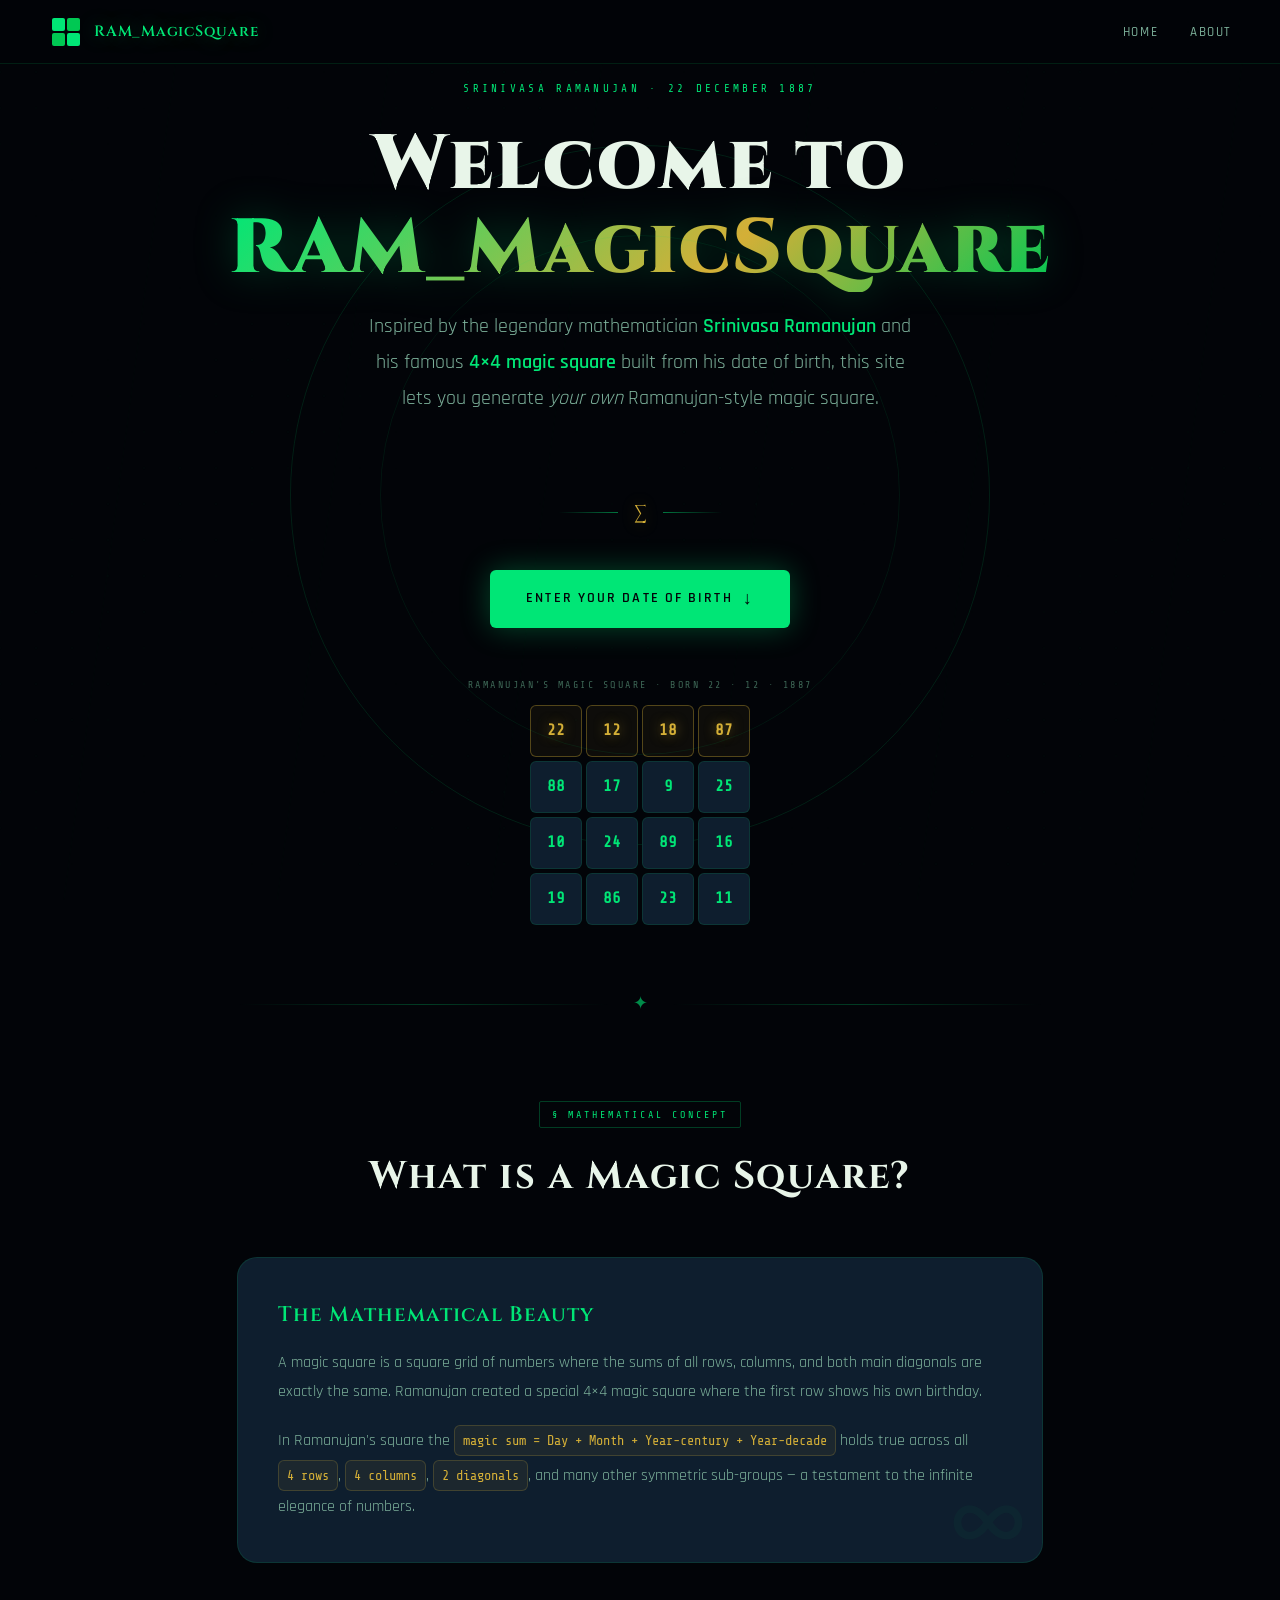
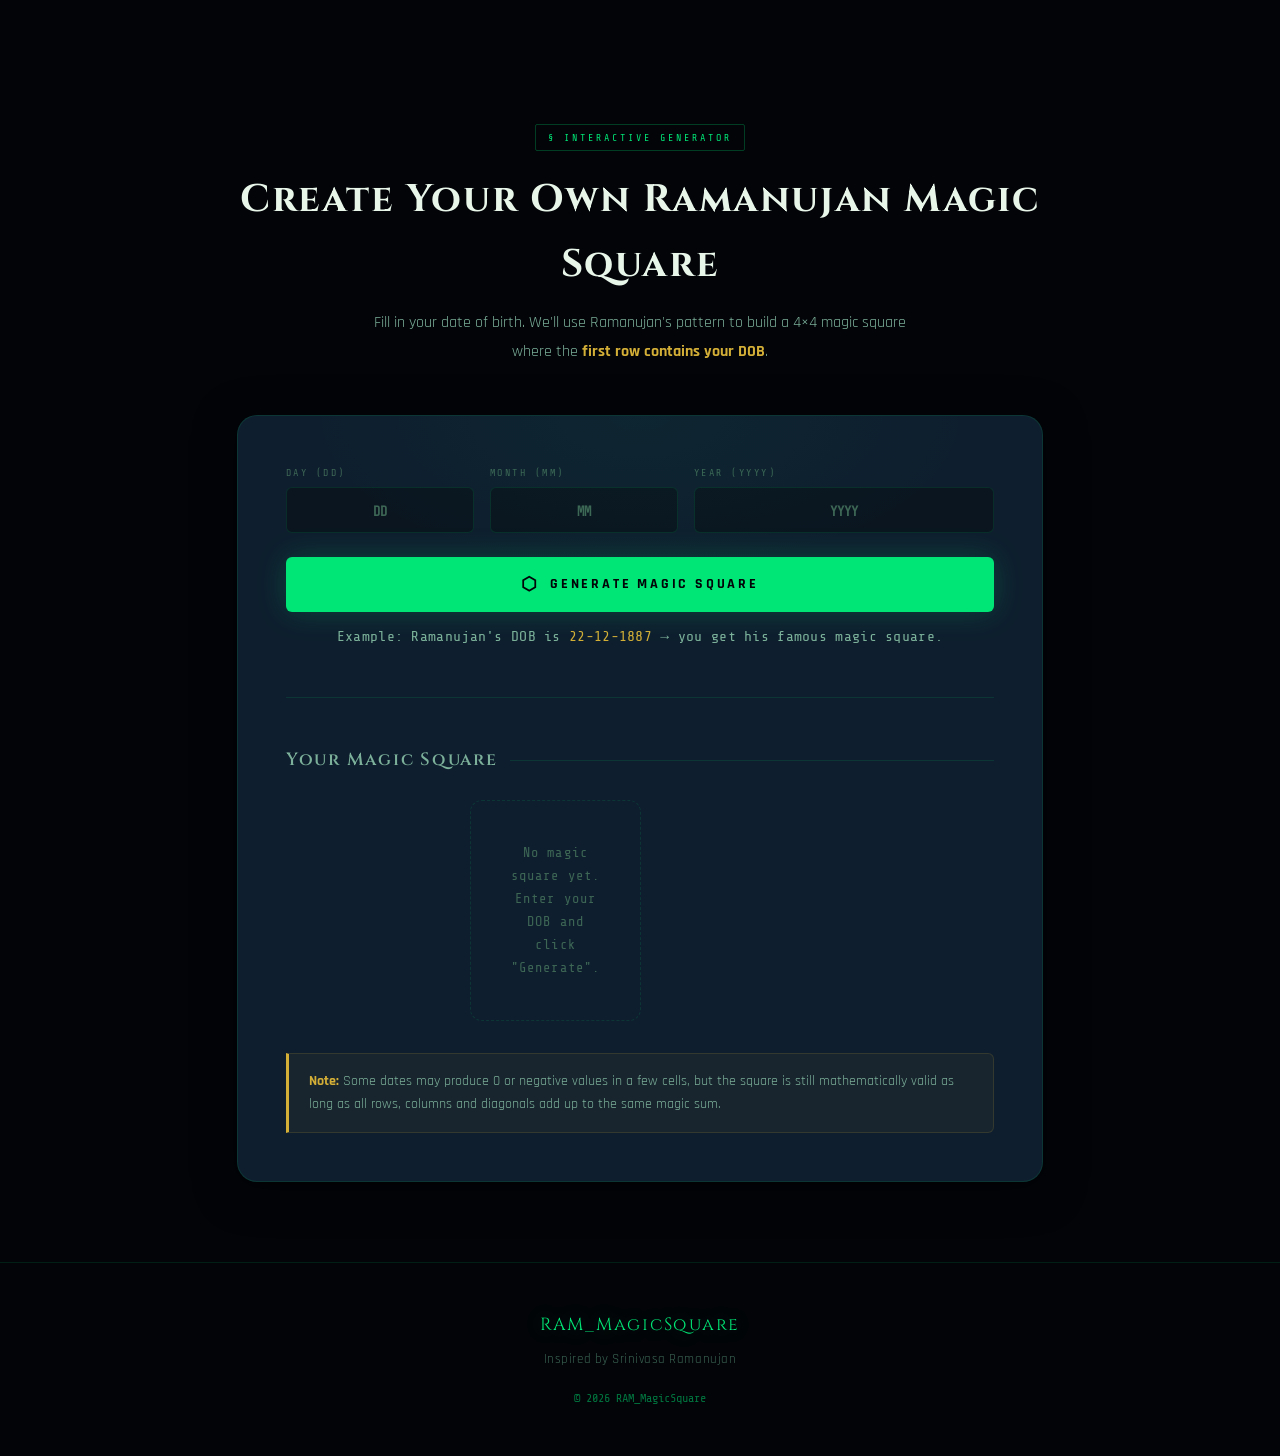
==== index.html @ 8c84092a "uploading code files" ====
<!DOCTYPE html>
<html lang="en">
<head>
<meta charset="UTF-8"/>
<meta name="viewport" content="width=device-width, initial-scale=1.0"/>
<title>RAM_MagicSquare</title>
<link rel="preconnect" href="https://fonts.googleapis.com"/>
<link rel="preconnect" href="https://fonts.gstatic.com" crossorigin/>
<link href="https://fonts.googleapis.com/css2?family=Cinzel:wght@400;600;700;900&family=Rajdhani:wght@300;400;500;600;700&family=Share+Tech+Mono&display=swap" rel="stylesheet"/>
<link rel="stylesheet" href="styles.css"/>

</head>
<body>

<!-- Animated canvas background -->
<canvas id="math-canvas"></canvas>

<!-- Floating number particles -->
<div class="float-numbers" id="floatNums" aria-hidden="true"></div>

<div class="page-wrapper">

<!-- ═══════════ NAV ═══════════ -->
<nav role="navigation" aria-label="Main navigation">
  <a href="index.html" class="nav-logo" aria-label="RAM MagicSquare Home">
    <div class="nav-logo-mark" aria-hidden="true">
      <span class="nav-logo-cell"></span>
      <span class="nav-logo-cell"></span>
      <span class="nav-logo-cell"></span>
      <span class="nav-logo-cell"></span>
    </div>
    <span class="nav-brand">RAM_MagicSquare</span>
  </a>
  <ul class="nav-links" id="navLinks">
    <li><a href="index.html">Home</a></li>
    <li><a href="about.html">About</a></li>
  </ul>
  <button class="nav-toggle" id="navToggle" aria-label="Toggle navigation" aria-expanded="false">
    <span></span><span></span><span></span>
  </button>
</nav>

<!-- ═══════════ HERO ═══════════ -->
<section class="hero" id="home">
  <p class="hero-eyebrow">Srinivasa Ramanujan · 22 December 1887</p>

  <h1 class="hero-title">
    Welcome to<br>
    <span class="line-accent">RAM_MagicSquare</span>
  </h1>

  <p class="hero-subtitle">
    Inspired by the legendary mathematician <strong>Srinivasa Ramanujan</strong> and his
    famous <strong>4×4 magic square</strong> built from his date of birth,
    this site lets you generate <em>your own</em> Ramanujan-style magic square.
  </p>

  <div class="hero-ornament" aria-hidden="true">
    <span class="hero-ornament-line"></span>
    <span class="hero-ornament-symbol">∑</span>
    <span class="hero-ornament-line"></span>
  </div>

  <a href="#generator" class="cta-btn">
    <span>Enter your date of birth</span>
    <span class="arrow">↓</span>
  </a>

  <!-- Ramanujan's actual magic square showcase -->
  <div class="hero-square-showcase" aria-label="Ramanujan's magic square for date 22-12-1887">
    <p class="showcase-label">Ramanujan's Magic Square · Born 22 · 12 · 1887</p>
    <div class="showcase-grid" id="showcaseGrid"></div>
  </div>
</section>

<!-- ═══════════ DIVIDER ═══════════ -->
<div class="section-divider" aria-hidden="true">
  <span class="divider-line"></span>
  <span class="divider-glyph">✦</span>
  <span class="divider-line"></span>
</div>

<!-- ═══════════ WHAT IS A MAGIC SQUARE ═══════════ -->
<section class="section reveal" id="about" aria-labelledby="about-heading">
  <div class="section-header">
    <span class="section-tag">§ Mathematical Concept</span>
    <h2 class="section-title" id="about-heading">What is a Magic Square?</h2>
  </div>
  <div class="info-card">
    <h2>The Mathematical Beauty</h2>
    <p>
      A magic square is a square grid of numbers where the sums of all rows, columns,
      and both main diagonals are exactly the same. Ramanujan created a special
      4×4 magic square where the first row shows his own birthday.
    </p>
    <p style="margin-top: 1rem;">
      In Ramanujan's square the <span class="math-formula">magic sum = Day + Month + Year-century + Year-decade</span>
      holds true across all <span class="math-formula">4 rows</span>,
      <span class="math-formula">4 columns</span>,
      <span class="math-formula">2 diagonals</span>,
      and many other symmetric sub-groups — a testament to the infinite elegance of numbers.
    </p>
    <div class="card-bg-num" aria-hidden="true">∞</div>
  </div>
</section>

<!-- ═══════════ GENERATOR ═══════════ -->
<section class="generator-section reveal" id="generator" aria-labelledby="gen-heading">
  <div class="section-header">
    <span class="section-tag">§ Interactive Generator</span>
    <h2 class="section-title" id="gen-heading">Create Your Own Ramanujan Magic Square</h2>
    <p class="section-desc">
      Fill in your date of birth. We'll use Ramanujan's pattern to build a 4×4 magic square
      where the <strong style="color:var(--gold)">first row contains your DOB</strong>.
    </p>
  </div>

  <div class="generator-card">
    <!-- ── Inputs ── -->
    <div class="dob-row">
      <div class="field-group">
        <label for="day">Day (DD)</label>
        <input type="number" id="day" name="day" min="1" max="31" placeholder="DD" aria-label="Day of birth"/>
      </div>
      <div class="field-group">
        <label for="month">Month (MM)</label>
        <input type="number" id="month" name="month" min="1" max="12" placeholder="MM" aria-label="Month of birth"/>
      </div>
      <div class="field-group">
        <label for="year">Year (YYYY)</label>
        <input type="number" id="year" name="year" min="1" max="9999" placeholder="YYYY" aria-label="Year of birth"/>
      </div>
    </div>

    <button class="generate-btn" id="generateBtn" onclick="generateMagicSquare()">
      <span class="btn-icon" aria-hidden="true">⬡</span>
      <span>Generate Magic Square</span>
    </button>

    <p class="hint-text">
      Example: Ramanujan's DOB is <em>22-12-1887</em> → you get his famous magic square.
    </p>

    <!-- ── Result ── -->
    <div class="result-section" id="result-section" aria-live="polite">
      <h3>Your Magic Square</h3>

      <div id="magic-square-output">
        <p class="placeholder-msg" id="placeholder-msg">
          No magic square yet. Enter your DOB and click "Generate".
        </p>
      </div>

      <div class="magic-stats" id="magic-stats" style="display:none">
        <div class="stat-card">
          <div class="stat-label">Magic Sum</div>
          <div class="stat-value" id="magic-sum-display">—</div>
        </div>
        <div class="stat-card">
          <div class="stat-label">Valid Magic Square</div>
          <div class="stat-value" id="magic-valid-display">—</div>
        </div>
      </div>

      <div class="note-block">
        <strong style="color:var(--gold)">Note:</strong> Some dates may produce 0 or negative values in a few cells,
        but the square is still mathematically valid as long as all rows, columns and diagonals
        add up to the same magic sum.
      </div>
    </div>
  </div>
</section>

<!-- ═══════════ FOOTER ═══════════ -->
<footer>
  <div class="footer-inner">
    <div class="footer-logo">RAM_MagicSquare</div>
    <p class="footer-text">Inspired by Srinivasa Ramanujan</p>
    <p class="footer-year" id="footer-year"></p>
  </div>
</footer>

</div><!-- .page-wrapper -->

<!-- ═══════════════════════════════════════════════════
     SCRIPTS — ALL ORIGINAL LOGIC PRESERVED
     ═══════════════════════════════════════════════════ -->
<script>
/* ── Footer year ── */
document.getElementById('footer-year').textContent = '© ' + new Date().getFullYear() + ' RAM_MagicSquare';

/* ── Nav toggle ── */
const navToggle = document.getElementById('navToggle');
const navLinks  = document.getElementById('navLinks');
navToggle.addEventListener('click', () => {
  const open = navLinks.classList.toggle('open');
  navToggle.setAttribute('aria-expanded', open);
});

/* ── Scroll reveal ── */
const revealEls = document.querySelectorAll('.reveal');
const revealObs = new IntersectionObserver(entries => {
  entries.forEach(e => {
    if (e.isIntersecting) { e.target.classList.add('visible'); revealObs.unobserve(e.target); }
  });
}, { threshold: 0.12 });
revealEls.forEach(el => revealObs.observe(el));

/* ── Smooth scroll for CTA ── */
document.querySelector('.cta-btn').addEventListener('click', function(e) {
  e.preventDefault();
  document.getElementById('generator').scrollIntoView({ behavior: 'smooth' });
});

/* ═══════════════════════════════════════════════════
   RAMANUJAN MAGIC SQUARE GENERATOR
   (Original algorithm — untouched)
   ═══════════════════════════════════════════════════ */
function generateMagicSquare() {
  const dayVal   = parseInt(document.getElementById('day').value,   10);
  const monthVal = parseInt(document.getElementById('month').value, 10);
  const yearVal  = parseInt(document.getElementById('year').value,  10);

  if (isNaN(dayVal) || isNaN(monthVal) || isNaN(yearVal)) {
    alert('Please enter a valid date of birth.');
    return;
  }

  const d  = dayVal;
  const m  = monthVal;
  const c  = Math.floor(yearVal / 100);   // century part
  const y  = yearVal % 100;               // decade/year part

  /* Ramanujan's 4x4 magic square pattern based on DOB */
  const square = [
    [d,       m,       c,       y    ],
    [y + 1,   c - 1,   m - 3,   d + 3],
    [m - 2,   d + 2,   y + 2,   c - 2],
    [c + 1,   y - 1,   d + 1,   m - 1]
  ];

  /* Flatten to verify magic sum */
  const magicSum = square[0].reduce((a, b) => a + b, 0);

  let isValid = true;
  /* Check all rows */
  for (let r = 0; r < 4; r++) {
    if (square[r].reduce((a,b)=>a+b,0) !== magicSum) { isValid = false; break; }
  }
  /* Check all columns */
  if (isValid) {
    for (let col = 0; col < 4; col++) {
      let s = 0;
      for (let row = 0; row < 4; row++) s += square[row][col];
      if (s !== magicSum) { isValid = false; break; }
    }
  }
  /* Check main diagonals */
  if (isValid) {
    let d1 = 0, d2 = 0;
    for (let i = 0; i < 4; i++) { d1 += square[i][i]; d2 += square[i][3-i]; }
    if (d1 !== magicSum || d2 !== magicSum) isValid = false;
  }

  renderMagicSquare(square, magicSum, isValid);
}

/* ═══════════════════════════════════════════════════
   RENDER — Premium cell display
   ═══════════════════════════════════════════════════ */
function renderMagicSquare(square, magicSum, isValid) {
  const container = document.getElementById('magic-square-output');
  const statsDiv  = document.getElementById('magic-stats');
  const placeholder = document.getElementById('placeholder-msg');

  if (placeholder) placeholder.remove();
  container.innerHTML = '';

  let cellIdx = 0;
  square.forEach((row, rowIdx) => {
    row.forEach((val, colIdx) => {
      const cell = document.createElement('div');
      cell.className = 'magic-cell ' + (rowIdx === 0 ? 'dob-row-cell' : 'normal-cell');
      cell.style.setProperty('--cell-i', cellIdx++);
      cell.textContent = val;
      cell.setAttribute('aria-label', `Row ${rowIdx+1} Column ${colIdx+1}: ${val}`);
      container.appendChild(cell);
    });
  });

  /* Show stats */
  statsDiv.style.display = 'grid';
  const sumEl   = document.getElementById('magic-sum-display');
  const validEl = document.getElementById('magic-valid-display');

  sumEl.textContent   = magicSum;
  validEl.textContent = isValid ? '✓ Yes' : '✗ No';
  validEl.className   = 'stat-value ' + (isValid ? 'valid' : 'invalid');
}

/* ═══════════════════════════════════════════════════
   SHOWCASE — Ramanujan's own square (22-12-1887)
   ═══════════════════════════════════════════════════ */
(function buildShowcase() {
  const d=22, m=12, c=18, y=87;
  const sq = [
    [d,       m,       c,       y    ],
    [y + 1,   c - 1,   m - 3,   d + 3],
    [m - 2,   d + 2,   y + 2,   c - 2],
    [c + 1,   y - 1,   d + 1,   m - 1]
  ];
  const grid = document.getElementById('showcaseGrid');
  let i = 0;
  sq.forEach((row, ri) => {
    row.forEach(val => {
      const cell = document.createElement('div');
      cell.className = 'showcase-cell ' + (ri === 0 ? 'highlight-row' : '');
      cell.style.setProperty('--i', i++);
      cell.textContent = val;
      grid.appendChild(cell);
    });
  });
})();

/* ═══════════════════════════════════════════════════
   CANVAS — Animated mathematical grid
   ═══════════════════════════════════════════════════ */
(function initCanvas() {
  const canvas = document.getElementById('math-canvas');
  const ctx    = canvas.getContext('2d');
  let W, H, particles = [];

  function resize() {
    W = canvas.width  = window.innerWidth;
    H = canvas.height = window.innerHeight;
  }
  resize();
  window.addEventListener('resize', resize);

  /* Dot grid */
  function drawGrid() {
    ctx.clearRect(0, 0, W, H);

    /* Fine dot grid */
    const spacing = 36;
    const t = Date.now() * 0.0006;

    ctx.fillStyle = 'rgba(0,230,118,0.18)';
    for (let x = 0; x < W; x += spacing) {
      for (let y = 0; y < H; y += spacing) {
        const pulse = Math.sin(t + x * 0.012 + y * 0.009) * 0.5 + 0.5;
        const radius = 0.7 + pulse * 0.9;
        ctx.globalAlpha = 0.08 + pulse * 0.1;
        ctx.beginPath();
        ctx.arc(x, y, radius, 0, Math.PI * 2);
        ctx.fill();
      }
    }

    /* Travelling lines */
    ctx.globalAlpha = 0.06;
    ctx.strokeStyle = '#00e676';
    ctx.lineWidth = 0.5;
    const numLines = 6;
    for (let i = 0; i < numLines; i++) {
      const phase = (t * 0.3 + i / numLines) % 1;
      const x = phase * W;
      ctx.beginPath();
      ctx.moveTo(x, 0);
      ctx.lineTo(x - 120, H);
      ctx.stroke();
    }

    ctx.globalAlpha = 1;
    requestAnimationFrame(drawGrid);
  }
  drawGrid();
})();

/* ═══════════════════════════════════════════════════
   FLOATING NUMBER PARTICLES
   ═══════════════════════════════════════════════════ */
(function spawnNumbers() {
  const container = document.getElementById('floatNums');
  const nums = ['∑','∞','π','√','∫','Δ','φ','Ω','22','12','1887','87','18','130'];
  for (let i = 0; i < 18; i++) {
    const el = document.createElement('span');
    el.className = 'float-num';
    el.textContent = nums[Math.floor(Math.random() * nums.length)];
    el.style.cssText = [
      `left:${Math.random()*100}%`,
      `--dur:${14 + Math.random()*14}s`,
      `--delay:${-Math.random()*20}s`,
      `font-size:${10 + Math.random()*8}px`,
      `opacity:0`
    ].join(';');
    container.appendChild(el);
  }
})();

/* ── Enter key support for inputs ── */
['day','month','year'].forEach(id => {
  document.getElementById(id).addEventListener('keydown', e => {
    if (e.key === 'Enter') generateMagicSquare();
  });
});
</script>
</body>
</html>
---- styles.css ----
/* ═══════════════════════════════════════════════════
   ROOT VARIABLES — Ramanujan Color System
   ══════════════════════════════════════════════════ */
:root {
  --green:        #00e676;
  --green-dim:    #00c853;
  --green-deep:   #007a33;
  --green-glow:   rgba(0, 230, 118, 0.18);
  --green-trace:  rgba(0, 230, 118, 0.06); 
  --gold:         #d4af37;
  --gold-dim:     #9a7c1e;
  --gold-glow:    rgba(212, 175, 55, 0.15);
  --bg-void:      #020408;
  --bg-deep:      #060c10;
  --bg-surface:   #0a1520;
  --bg-raised:    #0e1e2e;
  --bg-glass:     rgba(10, 21, 32, 0.72);
  --border-dim:   rgba(0, 230, 118, 0.12);
  --border-mid:   rgba(0, 230, 118, 0.25);
  --border-bright:rgba(0, 230, 118, 0.5);
  --text-primary: #e8f5e9;
  --text-secondary:#7cb09a;
  --text-muted:   #3d6655;
  --font-display: 'Cinzel', serif;
  --font-body:    'Rajdhani', sans-serif;
  --font-mono:    'Share Tech Mono', monospace;
  --radius-sm:    6px;
  --radius-md:    12px;
  --radius-lg:    20px;
  --shadow-green: 0 0 24px rgba(0,230,118,0.12), 0 0 64px rgba(0,230,118,0.06);
  --shadow-card:  0 8px 40px rgba(0,0,0,0.5), 0 2px 8px rgba(0,0,0,0.3);
}

/* ═══════════════════════════════════════════════════
   RESET & BASE
   ═══════════════════════════════════════════════════ */
*, *::before, *::after { box-sizing: border-box; margin: 0; padding: 0; }

html { scroll-behavior: smooth; }

body {
  font-family: var(--font-body);
  background: var(--bg-void);
  color: var(--text-primary);
  min-height: 100vh;
  overflow-x: hidden;
  line-height: 1.7;
  font-size: 16px;
}

/* ═══════════════════════════════════════════════════
   CANVAS BACKGROUND — Animated Mathematical Grid
   ═══════════════════════════════════════════════════ */
#math-canvas {
  position: fixed;
  top: 0; left: 0;
  width: 100vw; height: 100vh;
  z-index: 0;
  pointer-events: none;
  opacity: 0.55;
}

.page-wrapper {
  position: relative;
  z-index: 1;
}

/* ═══════════════════════════════════════════════════
   FLOATING NUMBER PARTICLES
   ═══════════════════════════════════════════════════ */
.float-numbers {
  position: fixed;
  top: 0; left: 0;
  width: 100%; height: 100%;
  pointer-events: none;
  z-index: 0;
  overflow: hidden;
}

.float-num {
  position: absolute;
  font-family: var(--font-mono);
  font-size: 11px;
  color: var(--green);
  opacity: 0;
  animation: floatUp var(--dur, 18s) var(--delay, 0s) infinite linear;
}

@keyframes floatUp {
  0%   { opacity: 0; transform: translateY(100vh) rotate(0deg); }
  5%   { opacity: 0.18; }
  90%  { opacity: 0.12; }
  100% { opacity: 0; transform: translateY(-60px) rotate(360deg); }
}

/* ═══════════════════════════════════════════════════
   NAVIGATION
   ═══════════════════════════════════════════════════ */
nav {
  position: fixed;
  top: 0; left: 0; right: 0;
  z-index: 100;
  display: flex;
  align-items: center;
  justify-content: space-between;
  padding: 0 clamp(1rem, 4vw, 3rem);
  height: 64px;
  background: rgba(2, 4, 8, 0.85);
  backdrop-filter: blur(20px);
  border-bottom: 1px solid var(--border-dim);
}

.nav-logo {
  display: flex;
  align-items: center;
  gap: 10px;
  text-decoration: none;
}

.nav-logo-mark {
  width: 36px;
  height: 36px;
  display: grid;
  grid-template-columns: 1fr 1fr;
  gap: 2px;
  padding: 4px;
}

.nav-logo-cell {
  background: var(--green);
  border-radius: 2px;
  animation: cellPulse 3s ease-in-out infinite;
}
.nav-logo-cell:nth-child(2) { animation-delay: 0.4s; background: var(--green-dim); }
.nav-logo-cell:nth-child(3) { animation-delay: 0.8s; background: var(--green-dim); }
.nav-logo-cell:nth-child(4) { animation-delay: 1.2s; background: var(--green); }

@keyframes cellPulse {
  0%, 100% { opacity: 1; }
  50% { opacity: 0.4; }
}

.nav-brand {
  font-family: var(--font-display);
  font-size: 15px;
  font-weight: 600;
  color: var(--green);
  letter-spacing: 0.05em;
  text-shadow: 0 0 20px rgba(0,230,118,0.4);
}

.nav-links {
  display: flex;
  gap: 2rem;
  list-style: none;
}

.nav-links a {
  font-family: var(--font-body);
  font-weight: 500;
  font-size: 13px;
  letter-spacing: 0.12em;
  text-transform: uppercase;
  color: var(--text-secondary);
  text-decoration: none;
  transition: color 0.3s, text-shadow 0.3s;
  padding: 4px 0;
  border-bottom: 1px solid transparent;
}

.nav-links a:hover {
  color: var(--green);
  text-shadow: 0 0 12px rgba(0,230,118,0.5);
  border-bottom-color: var(--border-mid);
}

/* Hamburger (mobile) */
.nav-toggle {
  display: none;
  flex-direction: column;
  gap: 5px;
  cursor: pointer;
  padding: 4px;
  background: none;
  border: none;
}

.nav-toggle span {
  display: block;
  width: 22px;
  height: 2px;
  background: var(--green);
  transition: transform 0.3s, opacity 0.3s;
}

/* ═══════════════════════════════════════════════════
   HERO SECTION
   ═══════════════════════════════════════════════════ */
.hero {
  min-height: 100vh;
  display: flex;
  flex-direction: column;
  align-items: center;
  justify-content: center;
  text-align: center;
  padding: 80px clamp(1rem, 6vw, 5rem) 4rem;
  position: relative;
}

/* Sacred geometry background rings */
.hero::before {
  content: '';
  position: absolute;
  top: 50%; left: 50%;
  transform: translate(-50%, -50%);
  width: min(700px, 90vw);
  height: min(700px, 90vw);
  border-radius: 50%;
  border: 1px solid var(--border-dim);
  animation: ringPulse 6s ease-in-out infinite;
  pointer-events: none;
}

.hero::after {
  content: '';
  position: absolute;
  top: 50%; left: 50%;
  transform: translate(-50%, -50%);
  width: min(520px, 70vw);
  height: min(520px, 70vw);
  border-radius: 50%;
  border: 1px solid rgba(0,230,118,0.08);
  animation: ringPulse 6s ease-in-out infinite 1.5s;
  pointer-events: none;
}

@keyframes ringPulse {
  0%, 100% { opacity: 0.4; transform: translate(-50%, -50%) scale(1); }
  50%       { opacity: 0.9; transform: translate(-50%, -50%) scale(1.02); }
}

.hero-eyebrow {
  font-family: var(--font-mono);
  font-size: 11px;
  letter-spacing: 0.3em;
  color: var(--green);
  text-transform: uppercase;
  margin-bottom: 1.5rem;
  opacity: 0;
  animation: fadeSlideUp 0.8s ease forwards 0.2s;
}

.hero-title {
  font-family: var(--font-display);
  font-size: clamp(2.4rem, 6vw, 5rem);
  font-weight: 900;
  line-height: 1.1;
  letter-spacing: 0.03em;
  margin-bottom: 1rem;
  opacity: 0;
  animation: fadeSlideUp 0.8s ease forwards 0.4s;
}

.hero-title .line-accent {
  display: block;
  background: linear-gradient(135deg, var(--green) 0%, var(--gold) 60%, var(--green-dim) 100%);
  -webkit-background-clip: text;
  -webkit-text-fill-color: transparent;
  background-clip: text;
  filter: drop-shadow(0 0 20px rgba(0,230,118,0.25));
}

.hero-subtitle {
  font-size: clamp(1rem, 2.5vw, 1.25rem);
  font-weight: 400;
  color: var(--text-secondary);
  max-width: 560px;
  margin: 0 auto 2.5rem;
  line-height: 1.8;
  opacity: 0;
  animation: fadeSlideUp 0.8s ease forwards 0.6s;
}

.hero-subtitle strong {
  color: var(--green);
  font-weight: 600;
}

.hero-ornament {
  display: flex;
  align-items: center;
  gap: 1rem;
  margin: 2.5rem auto 0;
  opacity: 0;
  animation: fadeSlideUp 0.8s ease forwards 0.8s;
}

.hero-ornament-line {
  width: 60px;
  height: 1px;
  background: linear-gradient(to right, transparent, var(--border-bright));
}

.hero-ornament-symbol {
  font-family: var(--font-display);
  font-size: 20px;
  color: var(--gold);
  text-shadow: 0 0 16px rgba(212,175,55,0.4);
}

.hero-ornament-line:last-child {
  background: linear-gradient(to left, transparent, var(--border-bright));
}

.cta-btn {
  display: inline-flex;
  align-items: center;
  gap: 10px;
  margin-top: 2.5rem;
  padding: 14px 36px;
  font-family: var(--font-body);
  font-size: 14px;
  font-weight: 600;
  letter-spacing: 0.15em;
  text-transform: uppercase;
  text-decoration: none;
  color: var(--bg-void);
  background: var(--green);
  border: none;
  border-radius: var(--radius-sm);
  cursor: pointer;
  transition: all 0.3s ease;
  box-shadow: 0 0 30px rgba(0,230,118,0.3);
  opacity: 0;
  animation: fadeSlideUp 0.8s ease forwards 1s;
}

.cta-btn:hover {
  background: #00ff8c;
  box-shadow: 0 0 50px rgba(0,230,118,0.5), 0 4px 20px rgba(0,0,0,0.4);
  transform: translateY(-2px);
}

.cta-btn .arrow {
  font-size: 18px;
  transition: transform 0.3s;
}

.cta-btn:hover .arrow { transform: translateY(4px); }

@keyframes fadeSlideUp {
  from { opacity: 0; transform: translateY(24px); }
  to   { opacity: 1; transform: translateY(0); }
}

/* ═══════════════════════════════════════════════════
   RAMANUJAN SHOWCASE SQUARE (hero decoration)
   ═══════════════════════════════════════════════════ */
.hero-square-showcase {
  margin: 3rem auto 0;
  opacity: 0;
  animation: fadeSlideUp 1s ease forwards 1.2s;
}

.showcase-label {
  font-family: var(--font-mono);
  font-size: 10px;
  letter-spacing: 0.25em;
  color: var(--text-muted);
  text-transform: uppercase;
  text-align: center;
  margin-bottom: 0.75rem;
}

.showcase-grid {
  display: grid;
  grid-template-columns: repeat(4, 1fr);
  gap: 4px;
  width: fit-content;
  margin: 0 auto;
}

.showcase-cell {
  width: 52px;
  height: 52px;
  display: flex;
  align-items: center;
  justify-content: center;
  font-family: var(--font-mono);
  font-size: 16px;
  font-weight: 700;
  color: var(--green);
  background: var(--bg-raised);
  border: 1px solid var(--border-dim);
  border-radius: var(--radius-sm);
  transition: all 0.4s ease;
  animation: cellReveal 0.5s ease forwards;
  animation-delay: calc(var(--i) * 0.06s + 1.4s);
  opacity: 0;
}

@keyframes cellReveal {
  from { opacity: 0; transform: scale(0.7) rotate(10deg); }
  to   { opacity: 1; transform: scale(1) rotate(0deg); }
}

.showcase-cell.highlight-row {
  color: var(--gold);
  border-color: rgba(212,175,55,0.35);
  background: rgba(212,175,55,0.06);
  text-shadow: 0 0 12px rgba(212,175,55,0.5);
}

.showcase-cell:hover {
  background: var(--green-trace);
  border-color: var(--border-bright);
  box-shadow: var(--shadow-green);
  transform: scale(1.08);
  z-index: 2;
}

/* ═══════════════════════════════════════════════════
   DIVIDER
   ═══════════════════════════════════════════════════ */
.section-divider {
  display: flex;
  align-items: center;
  gap: 1.5rem;
  max-width: 900px;
  margin: 0 auto;
  padding: 0 clamp(1rem, 4vw, 3rem);
}

.divider-line {
  flex: 1;
  height: 1px;
  background: linear-gradient(to right, transparent, var(--border-mid), transparent);
}

.divider-glyph {
  font-family: var(--font-display);
  color: var(--green);
  font-size: 18px;
  opacity: 0.6;
}

/* ═══════════════════════════════════════════════════
   CONTENT SECTIONS
   ═══════════════════════════════════════════════════ */
.section {
  padding: 5rem clamp(1rem, 6vw, 5rem);
  max-width: 960px;
  margin: 0 auto;
}

.section-header {
  text-align: center;
  margin-bottom: 3rem;
}

.section-tag {
  display: inline-block;
  font-family: var(--font-mono);
  font-size: 10px;
  letter-spacing: 0.3em;
  text-transform: uppercase;
  color: var(--green);
  border: 1px solid var(--border-mid);
  border-radius: 2px;
  padding: 4px 12px;
  margin-bottom: 1rem;
}

.section-title {
  font-family: var(--font-display);
  font-size: clamp(1.5rem, 3.5vw, 2.4rem);
  font-weight: 700;
  color: var(--text-primary);
  letter-spacing: 0.04em;
  margin-bottom: 0.75rem;
}

.section-desc {
  color: var(--text-secondary);
  font-size: 1rem;
  max-width: 540px;
  margin: 0 auto;
  line-height: 1.8;
}

/* ═══════════════════════════════════════════════════
   ABOUT / INFO CARDS
   ═══════════════════════════════════════════════════ */
.info-card {
  background: var(--bg-raised);
  border: 1px solid var(--border-dim);
  border-radius: var(--radius-lg);
  padding: 2.5rem;
  position: relative;
  overflow: hidden;
  transition: border-color 0.4s, box-shadow 0.4s;
}

.info-card::before {
  content: '';
  position: absolute;
  top: 0; left: 0; right: 0;
  height: 2px;
  background: linear-gradient(to right, transparent, var(--green), transparent);
  opacity: 0;
  transition: opacity 0.4s;
}

.info-card:hover {
  border-color: var(--border-mid);
  box-shadow: var(--shadow-green), var(--shadow-card);
}

.info-card:hover::before {
  opacity: 1;
}

.info-card h2 {
  font-family: var(--font-display);
  font-size: 1.3rem;
  font-weight: 600;
  color: var(--green);
  letter-spacing: 0.05em;
  margin-bottom: 1rem;
}

.info-card p {
  color: var(--text-secondary);
  font-size: 0.97rem;
  line-height: 1.85;
}

.info-card .math-formula {
  display: inline-block;
  font-family: var(--font-mono);
  font-size: 0.85rem;
  color: var(--gold);
  background: rgba(212,175,55,0.07);
  border: 1px solid rgba(212,175,55,0.2);
  border-radius: var(--radius-sm);
  padding: 2px 8px;
  margin: 2px 0;
}

/* Background decoration number */
.info-card .card-bg-num {
  position: absolute;
  bottom: -20px;
  right: 16px;
  font-family: var(--font-display);
  font-size: 120px;
  font-weight: 900;
  color: var(--green);
  opacity: 0.03;
  pointer-events: none;
  user-select: none;
  line-height: 1;
}

/* ═══════════════════════════════════════════════════
   GENERATOR SECTION
   ═══════════════════════════════════════════════════ */
.generator-section {
  padding: 5rem clamp(1rem, 6vw, 5rem);
  max-width: 960px;
  margin: 0 auto;
}

.generator-card {
  background: var(--bg-raised);
  border: 1px solid var(--border-dim);
  border-radius: var(--radius-lg);
  padding: clamp(1.5rem, 4vw, 3rem);
  position: relative;
  overflow: hidden;
  box-shadow: var(--shadow-card);
}

.generator-card::after {
  content: '';
  position: absolute;
  inset: 0;
  background: radial-gradient(ellipse 60% 30% at 50% 0%, rgba(0,230,118,0.04) 0%, transparent 70%);
  pointer-events: none;
}

.generator-card h2 {
  font-family: var(--font-display);
  font-size: clamp(1.1rem, 2.5vw, 1.5rem);
  font-weight: 700;
  color: var(--text-primary);
  letter-spacing: 0.05em;
  margin-bottom: 0.5rem;
}

.generator-card > p {
  color: var(--text-secondary);
  font-size: 0.92rem;
  margin-bottom: 2rem;
}

/* DOB input row */
.dob-row {
  display: grid;
  grid-template-columns: 1fr 1fr 1.6fr;
  gap: 1rem;
  margin-bottom: 1.5rem;
}

.field-group {
  display: flex;
  flex-direction: column;
  gap: 6px;
}

.field-group label {
  font-family: var(--font-mono);
  font-size: 10px;
  letter-spacing: 0.25em;
  text-transform: uppercase;
  color: var(--text-muted);
}

.field-group input {
  width: 100%;
  padding: 12px 16px;
  font-family: var(--font-mono);
  font-size: 1.1rem;
  font-weight: 600;
  color: var(--green);
  background: var(--bg-surface);
  border: 1px solid var(--border-dim);
  border-radius: var(--radius-sm);
  outline: none;
  transition: border-color 0.3s, box-shadow 0.3s, background 0.3s;
  -moz-appearance: textfield;
  text-align: center;
}

.field-group input::-webkit-outer-spin-button,
.field-group input::-webkit-inner-spin-button { -webkit-appearance: none; }

.field-group input::placeholder {
  color: var(--text-muted);
  font-size: 0.85rem;
}

.field-group input:focus {
  border-color: var(--border-bright);
  background: rgba(0,230,118,0.04);
  box-shadow: 0 0 0 3px rgba(0,230,118,0.08), inset 0 0 12px rgba(0,230,118,0.04);
}

.generate-btn {
  display: flex;
  align-items: center;
  justify-content: center;
  gap: 10px;
  width: 100%;
  padding: 16px;
  font-family: var(--font-body);
  font-size: 14px;
  font-weight: 700;
  letter-spacing: 0.2em;
  text-transform: uppercase;
  color: var(--bg-void);
  background: var(--green);
  border: none;
  border-radius: var(--radius-sm);
  cursor: pointer;
  transition: all 0.3s ease;
  box-shadow: 0 0 30px rgba(0,230,118,0.2);
  position: relative;
  overflow: hidden;
}

.generate-btn::before {
  content: '';
  position: absolute;
  top: 0; left: -100%;
  width: 100%; height: 100%;
  background: linear-gradient(90deg, transparent, rgba(255,255,255,0.2), transparent);
  transition: left 0.5s ease;
}

.generate-btn:hover::before { left: 100%; }

.generate-btn:hover {
  background: #00ff8c;
  box-shadow: 0 0 50px rgba(0,230,118,0.4), 0 4px 20px rgba(0,0,0,0.3);
  transform: translateY(-2px);
}

.generate-btn:active {
  transform: translateY(0);
  box-shadow: 0 0 20px rgba(0,230,118,0.3);
}

.generate-btn .btn-icon {
  font-size: 18px;
  transition: transform 0.5s;
}

.generate-btn:hover .btn-icon { transform: rotate(180deg); }

.hint-text {
  margin-top: 0.75rem;
  font-size: 0.82rem;
  color: var(--text-muted);
  font-family: var(--font-mono);
  letter-spacing: 0.02em;
  text-align: center;
}

.hint-text em {
  color: var(--gold);
  font-style: normal;
}

/* ═══════════════════════════════════════════════════
   RESULT SECTION
   ═══════════════════════════════════════════════════ */
.result-section {
  margin-top: 3rem;
  padding-top: 3rem;
  border-top: 1px solid var(--border-dim);
}

.result-section h3 {
  font-family: var(--font-display);
  font-size: 1.1rem;
  font-weight: 600;
  color: var(--text-secondary);
  letter-spacing: 0.1em;
  margin-bottom: 1.5rem;
  display: flex;
  align-items: center;
  gap: 0.75rem;
}

.result-section h3::after {
  content: '';
  flex: 1;
  height: 1px;
  background: var(--border-dim);
}

/* Magic square output grid */
#magic-square-output {
  display: grid;
  grid-template-columns: repeat(4, 1fr);
  gap: 6px;
  max-width: 340px;
  margin: 0 auto 2rem;
}

/* Initial placeholder */
.placeholder-msg {
  text-align: center;
  padding: 2.5rem;
  font-family: var(--font-mono);
  font-size: 0.85rem;
  color: var(--text-muted);
  letter-spacing: 0.08em;
  border: 1px dashed var(--border-dim);
  border-radius: var(--radius-md);
}

/* Individual magic cell */
.magic-cell {
  aspect-ratio: 1;
  display: flex;
  align-items: center;
  justify-content: center;
  font-family: var(--font-mono);
  font-size: clamp(1rem, 3vw, 1.4rem);
  font-weight: 700;
  background: var(--bg-surface);
  border: 1px solid var(--border-dim);
  border-radius: var(--radius-sm);
  transition: all 0.4s cubic-bezier(0.34, 1.56, 0.64, 1);
  animation: cellEnter 0.5s cubic-bezier(0.34, 1.56, 0.64, 1) forwards;
  animation-delay: calc(var(--cell-i, 0) * 0.04s);
  opacity: 0;
  cursor: default;
}

@keyframes cellEnter {
  from { opacity: 0; transform: scale(0.6) rotate(-8deg); }
  to   { opacity: 1; transform: scale(1) rotate(0deg); }
}

.magic-cell:hover {
  background: var(--green-trace);
  border-color: var(--border-bright);
  box-shadow: var(--shadow-green);
  transform: scale(1.1);
  z-index: 2;
}

/* Row 0 is the birthday row */
.magic-cell.dob-row-cell {
  color: var(--gold);
  border-color: rgba(212,175,55,0.3);
  background: rgba(212,175,55,0.06);
  text-shadow: 0 0 16px rgba(212,175,55,0.4);
}

.magic-cell.normal-cell {
  color: var(--green);
}

/* Stats row */
.magic-stats {
  display: grid;
  grid-template-columns: repeat(auto-fit, minmax(180px, 1fr));
  gap: 1rem;
  margin-top: 1.5rem;
}

.stat-card {
  background: var(--bg-surface);
  border: 1px solid var(--border-dim);
  border-radius: var(--radius-md);
  padding: 1.25rem 1.5rem;
  transition: border-color 0.3s, transform 0.3s;
}

.stat-card:hover {
  border-color: var(--border-mid);
  transform: translateY(-2px);
}

.stat-label {
  font-family: var(--font-mono);
  font-size: 10px;
  letter-spacing: 0.22em;
  text-transform: uppercase;
  color: var(--text-muted);
  margin-bottom: 0.5rem;
}

.stat-value {
  font-family: var(--font-display);
  font-size: 1.6rem;
  font-weight: 700;
  color: var(--green);
  text-shadow: 0 0 20px rgba(0,230,118,0.3);
}

.stat-value.valid   { color: var(--green); }
.stat-value.invalid { color: #ff5252; }

.note-block {
  margin-top: 1.5rem;
  padding: 1rem 1.25rem;
  background: rgba(212,175,55,0.05);
  border: 1px solid rgba(212,175,55,0.15);
  border-left: 3px solid var(--gold);
  border-radius: 0 var(--radius-sm) var(--radius-sm) 0;
  font-size: 0.86rem;
  color: var(--text-secondary);
  line-height: 1.7;
}

/* ═══════════════════════════════════════════════════
   FOOTER
   ═══════════════════════════════════════════════════ */
footer {
  padding: 3rem clamp(1rem, 4vw, 3rem);
  border-top: 1px solid var(--border-dim);
  text-align: center;
}

.footer-inner {
  max-width: 600px;
  margin: 0 auto;
}

.footer-logo {
  font-family: var(--font-display);
  font-size: 1.1rem;
  color: var(--green);
  letter-spacing: 0.1em;
  margin-bottom: 0.5rem;
  text-shadow: 0 0 20px rgba(0,230,118,0.3);
}

.footer-text {
  font-size: 0.82rem;
  color: var(--text-muted);
  letter-spacing: 0.04em;
}

.footer-year {
  font-family: var(--font-mono);
  color: var(--green);
  font-size: 0.75rem;
  margin-top: 1rem;
  opacity: 0.5;
}

/* ═══════════════════════════════════════════════════
   SCROLL REVEAL
   ═══════════════════════════════════════════════════ */
.reveal {
  opacity: 0;
  transform: translateY(30px);
  transition: opacity 0.7s ease, transform 0.7s ease;
}

.reveal.visible {
  opacity: 1;
  transform: translateY(0);
}

/* ═══════════════════════════════════════════════════
   RESPONSIVE
   ═══════════════════════════════════════════════════ */
@media (max-width: 640px) {
  .nav-links { display: none; }
  .nav-links.open {
    display: flex;
    flex-direction: column;
    position: fixed;
    top: 64px; left: 0; right: 0;
    background: rgba(2,4,8,0.97);
    padding: 1.5rem;
    border-bottom: 1px solid var(--border-dim);
    gap: 1.5rem;
    z-index: 99;
  }
  .nav-toggle { display: flex; }

  .dob-row { grid-template-columns: 1fr 1fr; }
  .dob-row .field-group:last-child { grid-column: 1 / -1; }

  .showcase-cell { width: 44px; height: 44px; font-size: 14px; }

  #magic-square-output { max-width: 100%; gap: 4px; }
}

@media (max-width: 400px) {
  .showcase-cell { width: 36px; height: 36px; font-size: 12px; }
}

/* ─────────────────────────────────────────────────────────────────
   ≤ 480px  MEDIUM PHONE
   ───────────────────────────────────────────────────────────────── */
@media (min-width: 361px) and (max-width: 417px) {

  .hero-title {
    font-size: clamp(1.5rem, 8vw, 2rem);
    letter-spacing: 0.02em;
  }

  .hero-subtitle {
    font-size: 0.875rem;
    line-height: 1.7;
    margin-bottom: 1.25rem;
  }

}

/* ─────────────────────────────────────────────────────────────────
   ≤ 360px  SMALL PHONE  (Galaxy S series, older iPhones)
   ───────────────────────────────────────────────────────────────── */
@media (max-width: 360px) {

  /* ── Nav ── */
  nav {
    height: 50px;
    padding: 0 0.875rem;
  }

  .nav-brand {
    font-size: 10.5px;
  }

  .nav-svg-logo {
    width: 30px;
    height: 24px;
  }

  .nav-links {
    top: 50px;
  }

  /* ── Hero ── */
  .hero {
    padding: 64px 0.875rem 1.5rem;
  }

  .hero-eyebrow {
    font-size: 7.5px;
    letter-spacing: 0.1em;
  }

  .hero-title {
    font-size: clamp(1.35rem, 8.5vw, 1.7rem);
    letter-spacing: 0.01em;
  }

  .hero-subtitle {
    font-size: 0.82rem;
  }

  .hero-ornament-line {
    width: 20px;
  }

  .cta-btn {
    padding: 11px 14px;
    font-size: 10.5px;
    gap: 6px;
  }

  /* ── Showcase ── */
  .showcase-cell {
    width: 32px;
    height: 32px;
    font-size: 10px;
  }

  .showcase-grid {
    gap: 2px;
  }

  .showcase-label {
    font-size: 7.5px;
    letter-spacing: 0.1em;
  }

  /* ── Sections ── */
  .section,
  .generator-section {
    padding: 1.75rem 0.875rem;
  }

  .section-title {
    font-size: clamp(1rem, 6vw, 1.25rem);
  }

  .section-tag {
    font-size: 8px;
    padding: 2px 8px;
  }

  /* ── Info card ── */
  .info-card {
    padding: 1rem 0.875rem;
    border-radius: 10px;
  }

  .info-card h2 {
    font-size: 0.92rem;
  }

  .info-card p {
    font-size: 0.82rem;
  }

  .math-formula {
    font-size: 0.7rem;
  }

  /* ── Generator ── */
  .generator-card {
    padding: 0.875rem;
    border-radius: 10px;
  }

  .generator-card h2 {
    font-size: 0.92rem;
  }

  .field-group input {
    padding: 9px 10px;
    font-size: 0.9rem;
  }

  .field-group label {
    font-size: 8px;
  }

  .generate-btn {
    padding: 11px;
    font-size: 10.5px;
    letter-spacing: 0.08em;
  }

  /* ── Magic output ── */
  #magic-square-output {
    gap: 3px;
  }

  .magic-cell {
    font-size: clamp(0.75rem, 5.5vw, 0.95rem);
  }

  .stat-value {
    font-size: 1rem;
  }

  .stat-label {
    font-size: 8px;
  }

  .stat-card {
    padding: 0.75rem 0.875rem;
  }

  .note-block {
    font-size: 0.73rem;
    padding: 0.65rem 0.75rem;
  }

  .hint-text {
    font-size: 0.68rem;
  }

  /* ── Footer ── */
  footer {
    padding: 1.25rem 0.875rem;
  }

  .footer-logo {
    font-size: 0.85rem;
  }

  .footer-text {
    font-size: 0.7rem;
  }

  /* ── About page ── */
  .page-hero {
    padding: 70px 0.875rem 1.75rem;
  }

  .page-hero h1 {
    font-size: clamp(1.4rem, 9vw, 1.8rem);
  }

  .bio-portrait {
    max-width: 180px;
    padding: 1rem;
  }

  .portrait-symbol {
    font-size: 36px;
  }

  .portrait-name {
    font-size: 0.78rem;
  }

  .portrait-dates {
    font-size: 0.62rem;
  }

  .fact-grid {
    grid-template-columns: 1fr 1fr;
    gap: 0.5rem;
  }

  .fact-card {
    padding: 0.875rem;
    border-radius: 8px;
  }

  .fact-num {
    font-size: 1.1rem;
  }

  .anatomy-cell {
    width: 34px;
    height: 34px;
    font-size: 10px;
    gap: 2px;
  }

  .anatomy-grid {
    padding: 1rem;
    gap: 1rem;
  }

  .formula-card {
    padding: 1rem 0.875rem;
  }

  .formula-row {
    font-size: 0.7rem;
    padding: 0.5rem 0.625rem;
  }
}


/* ─────────────────────────────────────────────────────────────────
   ≤ 320px  VERY SMALL PHONE  (iPhone 4/SE 1st gen, Galaxy mini)
   ───────────────────────────────────────────────────────────────── */
@media (max-width: 320px) {

  /* ── Nav ── */
  nav {
    height: 48px;
    padding: 0 0.75rem;
  }

  .nav-brand {
    font-size: 9.5px;
    letter-spacing: 0.02em;
  }

  .nav-svg-logo {
    width: 26px;
    height: 22px;
  }

  .nav-links {
    top: 48px;
    padding: 1rem 0.75rem;
  }

  /* ── Hero ── */
  .hero {
    padding: 60px 0.75rem 1.25rem;
  }

  .hero-eyebrow {
    font-size: 7px;
    margin-bottom: 0.5rem;
    letter-spacing: 0.08em;
  }

  .hero-title {
    font-size: clamp(1.25rem, 9vw, 1.55rem);
  }

  .hero-subtitle {
    font-size: 0.78rem;
    line-height: 1.65;
    margin-bottom: 1rem;
  }

  .cta-btn {
    padding: 10px 12px;
    font-size: 9.5px;
    gap: 5px;
    letter-spacing: 0.07em;
  }

  .cta-btn .arrow {
    font-size: 13px;
  }

  /* ── Showcase ── */
  .showcase-cell {
    width: 28px;
    height: 28px;
    font-size: 8.5px;
    border-radius: 2px;
  }

  .showcase-grid {
    gap: 2px;
  }

  /* ── Sections ── */
  .section,
  .generator-section {
    padding: 1.5rem 0.75rem;
  }

  .section-title {
    font-size: clamp(0.95rem, 6.5vw, 1.15rem);
  }

  .section-tag {
    font-size: 7.5px;
    padding: 2px 6px;
  }

  /* ── Cards ── */
  .info-card {
    padding: 0.875rem 0.75rem;
    border-radius: 8px;
  }

  .info-card h2 {
    font-size: 0.85rem;
  }

  .info-card p {
    font-size: 0.78rem;
  }

  /* ── Generator ── */
  .generator-card {
    padding: 0.75rem;
    border-radius: 8px;
  }

  .generator-card h2 {
    font-size: 0.85rem;
  }

  .field-group input {
    padding: 8px 9px;
    font-size: 0.875rem;
  }

  .field-group label {
    font-size: 7.5px;
  }

  .generate-btn {
    padding: 10px;
    font-size: 9.5px;
    letter-spacing: 0.06em;
    gap: 6px;
  }

  .generate-btn .btn-icon {
    font-size: 14px;
  }

  /* ── Magic cells ── */
  .magic-cell {
    font-size: clamp(0.7rem, 6vw, 0.875rem);
    border-radius: 3px;
  }

  #magic-square-output {
    gap: 2px;
  }

  .magic-stats {
    grid-template-columns: 1fr 1fr;
    gap: 0.5rem;
  }

  .stat-card {
    padding: 0.625rem 0.75rem;
    border-radius: 6px;
  }

  .stat-value {
    font-size: 0.95rem;
  }

  .stat-label {
    font-size: 7.5px;
  }

  .note-block {
    font-size: 0.68rem;
    padding: 0.6rem 0.65rem;
  }

  .hint-text {
    font-size: 0.63rem;
  }

  .placeholder-msg {
    padding: 1.25rem 0.75rem;
    font-size: 0.7rem;
  }

  /* ── Footer ── */
  footer {
    padding: 1rem 0.75rem;
  }

  .footer-logo {
    font-size: 0.8rem;
  }

  .footer-text {
    font-size: 0.65rem;
  }

  .footer-year {
    font-size: 0.62rem;
  }

  /* ── About ── */
  .page-hero {
    padding: 62px 0.75rem 1.5rem;
  }

  .page-hero h1 {
    font-size: clamp(1.25rem, 9.5vw, 1.6rem);
  }

  .bio-portrait {
    max-width: 160px;
    padding: 0.875rem;
  }

  .portrait-symbol {
    font-size: 30px;
  }

  .fact-card {
    padding: 0.75rem;
  }

  .fact-num {
    font-size: 1rem;
  }

  .anatomy-cell {
    width: 30px;
    height: 30px;
    font-size: 9px;
  }

  .formula-row {
    font-size: 0.65rem;
    padding: 0.45rem 0.55rem;
  }
}
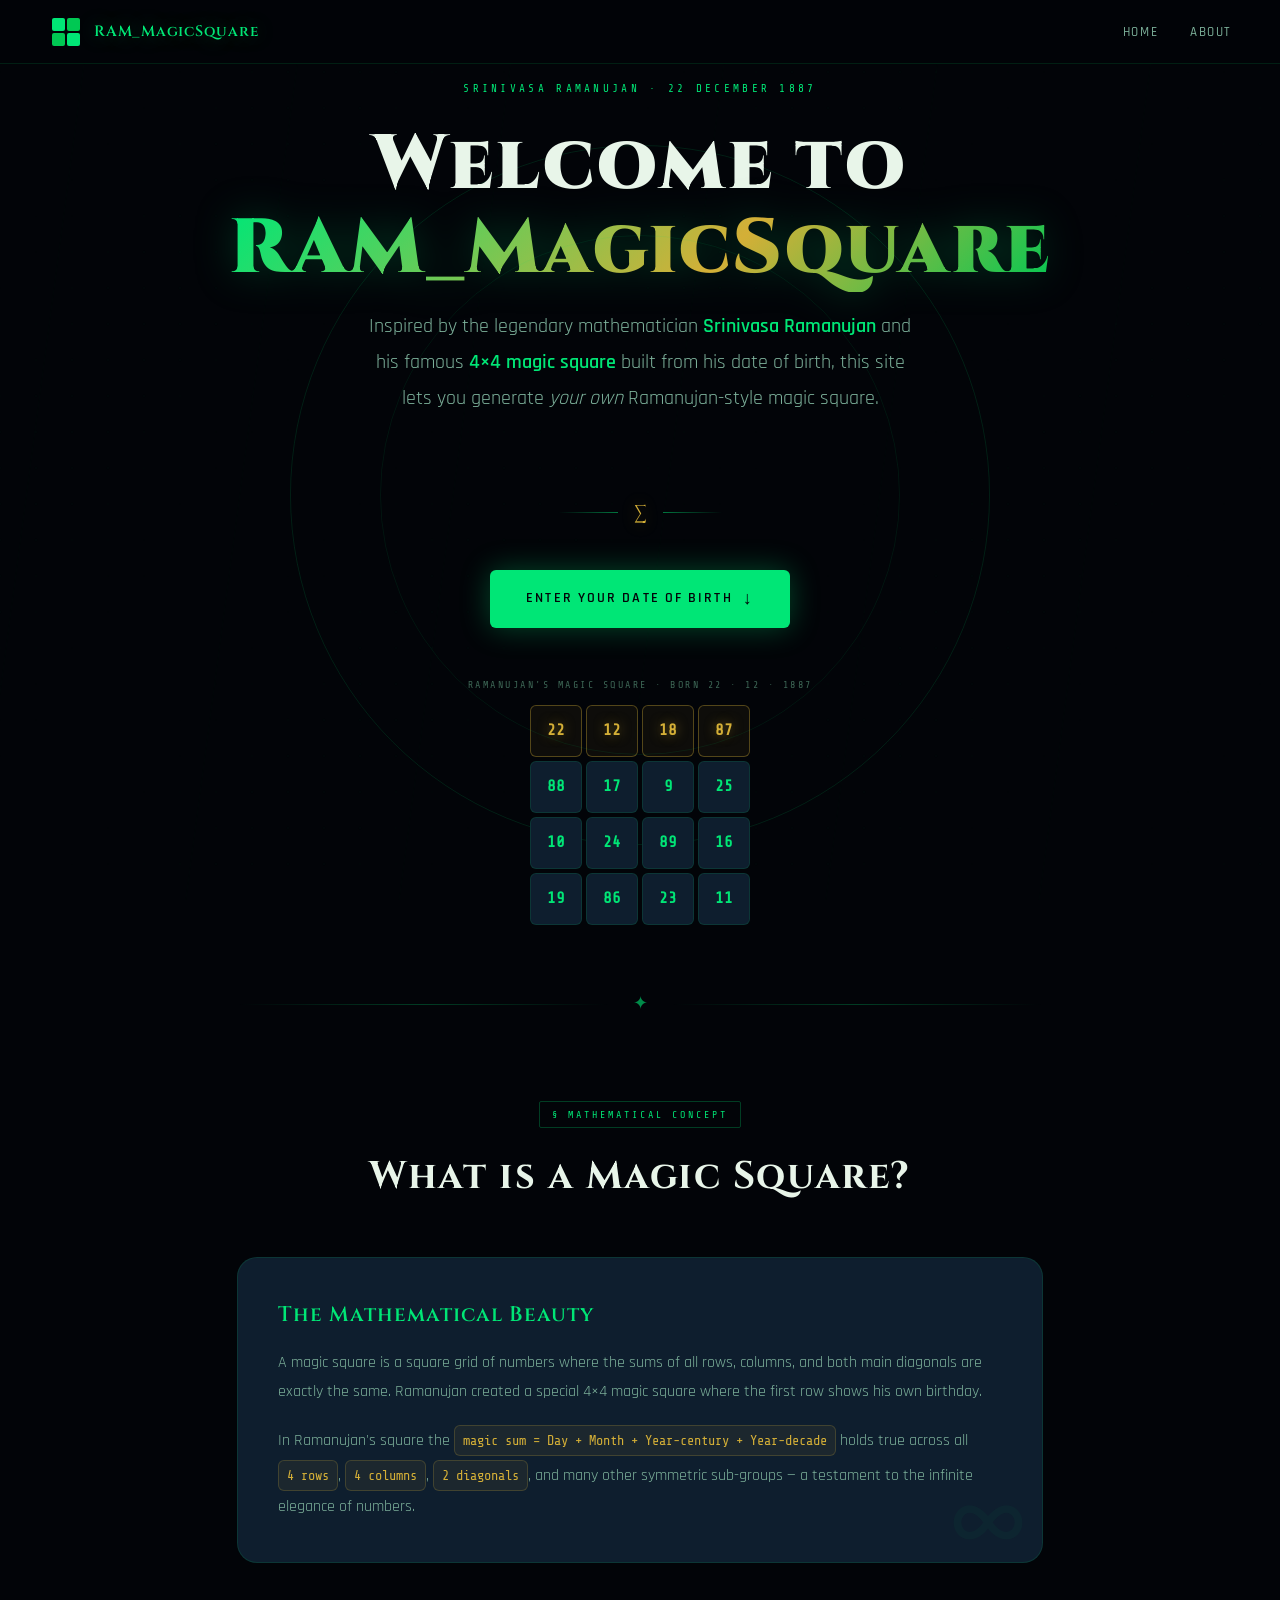
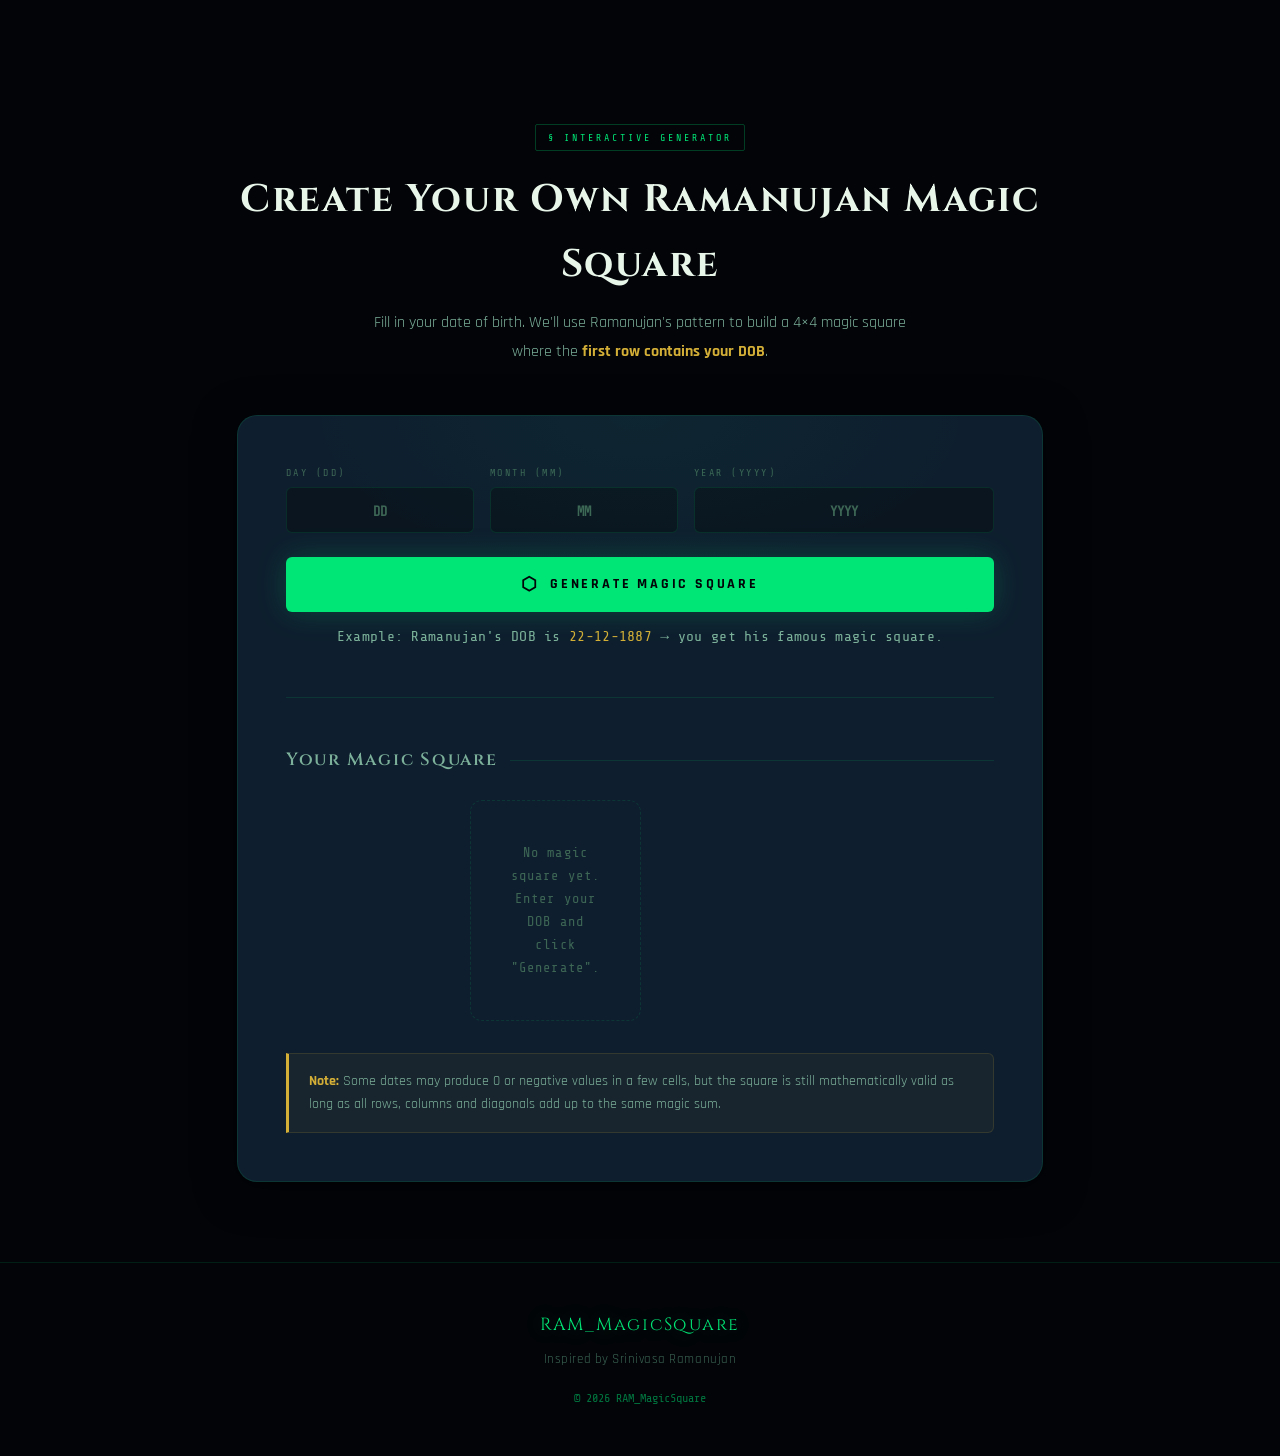
==== commit c06a033e: "Update index.html" ====
--- a/index.html
+++ b/index.html
@@ -8,7 +8,15 @@
 <link rel="preconnect" href="https://fonts.gstatic.com" crossorigin/>
 <link href="https://fonts.googleapis.com/css2?family=Cinzel:wght@400;600;700;900&family=Rajdhani:wght@300;400;500;600;700&family=Share+Tech+Mono&display=swap" rel="stylesheet"/>
 <link rel="stylesheet" href="styles.css"/>
-
+<!-- Google tag (gtag.js) -->
+<script async src="https://www.googletagmanager.com/gtag/js?id=G-636LD27Y8T"></script>
+<script>
+  window.dataLayer = window.dataLayer || [];
+  function gtag(){dataLayer.push(arguments);}
+  gtag('js', new Date());
+
+  gtag('config', 'G-636LD27Y8T');
+</script>
 </head>
 <body>
 
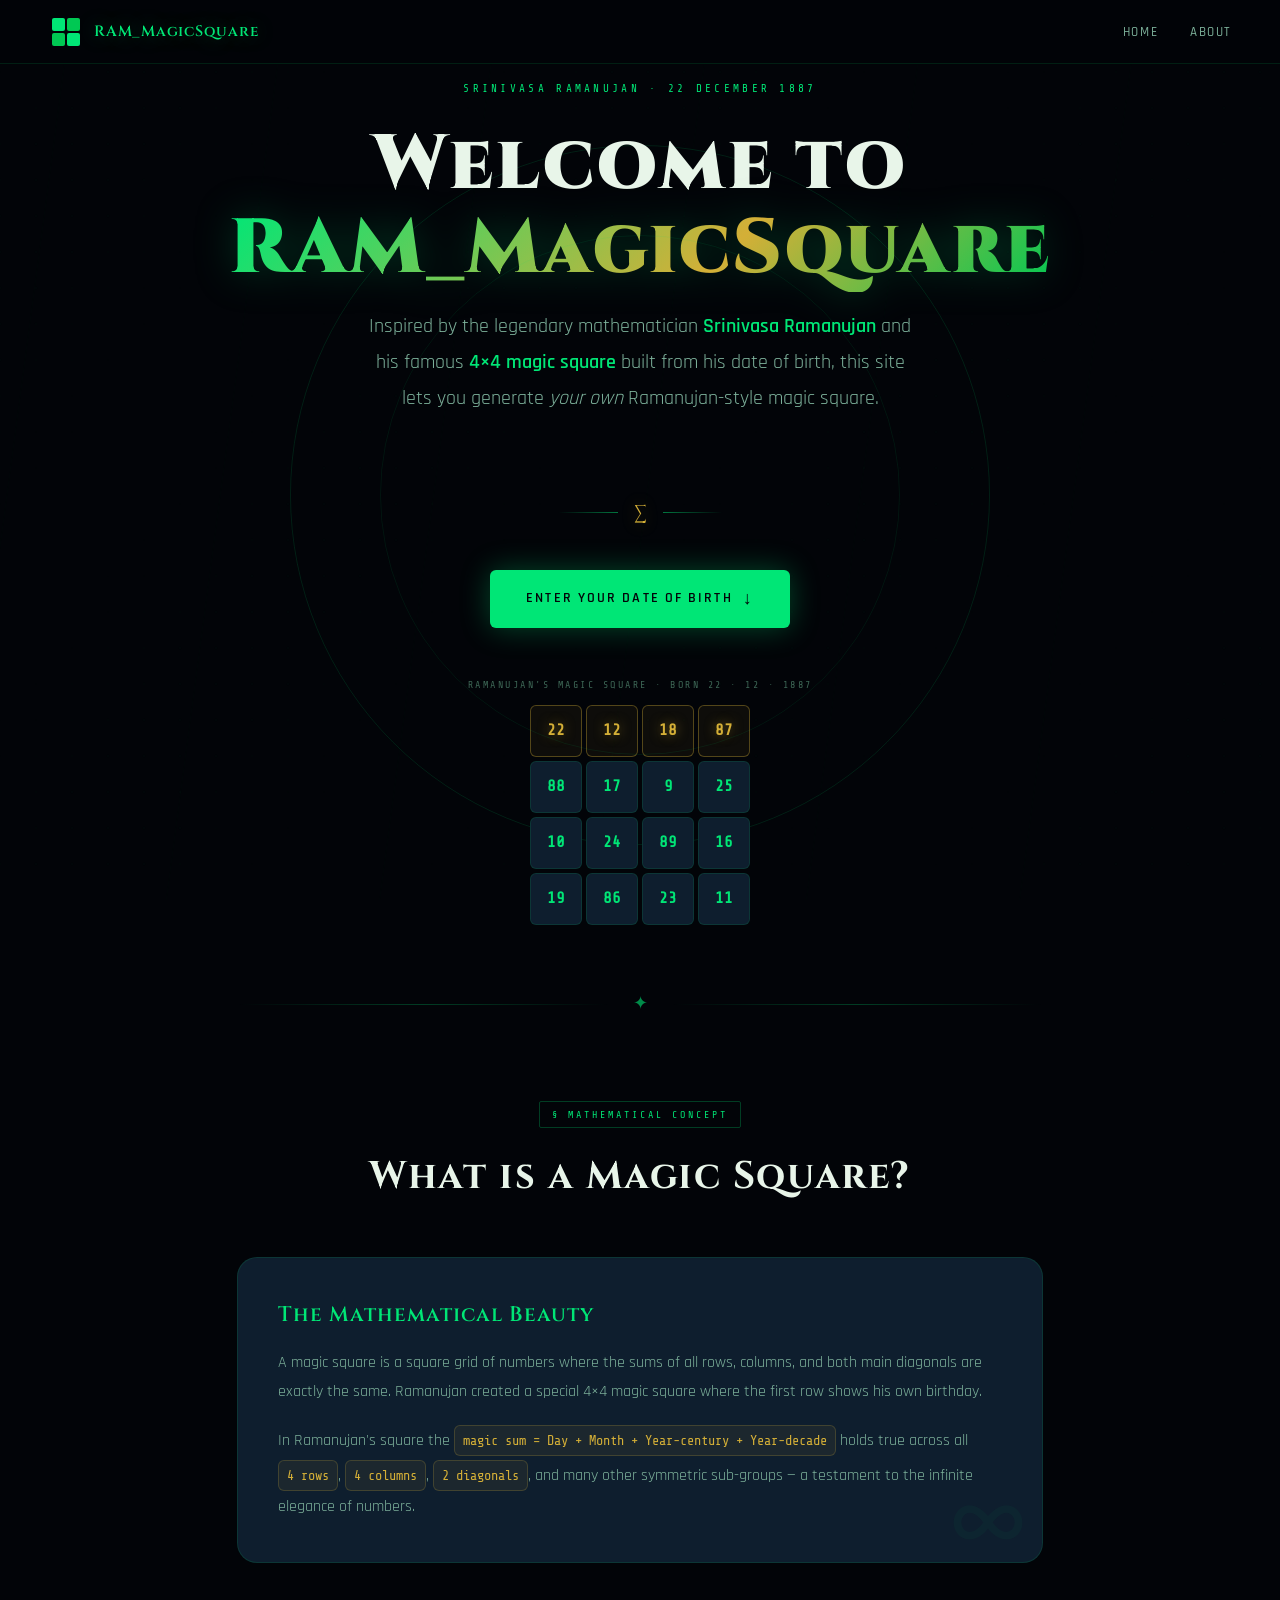
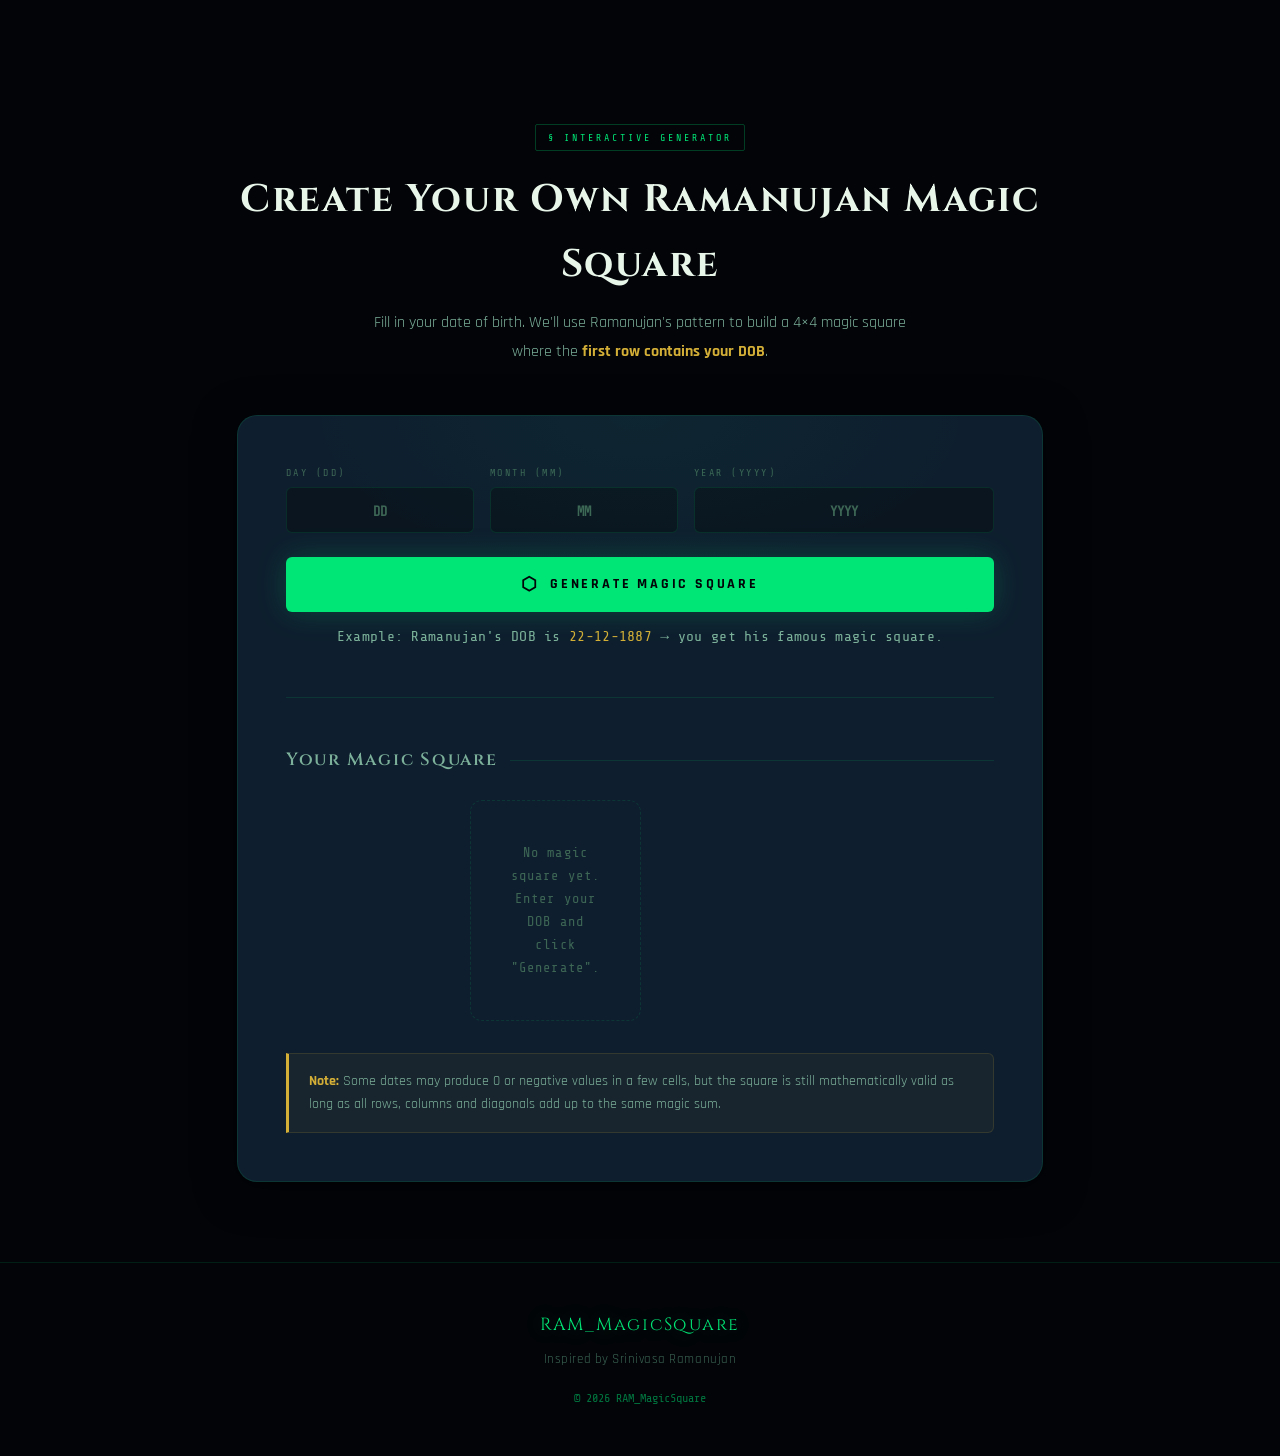
==== commit cc91a4b6: "Update index.html" ====
--- a/index.html
+++ b/index.html
@@ -17,6 +17,15 @@
 
   gtag('config', 'G-636LD27Y8T');
 </script>
+
+  <script type="text/javascript">
+    (function(c,l,a,r,i,t,y){
+        c[a]=c[a]||function(){(c[a].q=c[a].q||[]).push(arguments)};
+        t=l.createElement(r);t.async=1;t.src="https://www.clarity.ms/tag/"+i;
+        y=l.getElementsByTagName(r)[0];y.parentNode.insertBefore(t,y);
+    })(window, document, "clarity", "script", "ww2a0civii");
+</script>
+  
 </head>
 <body>
 
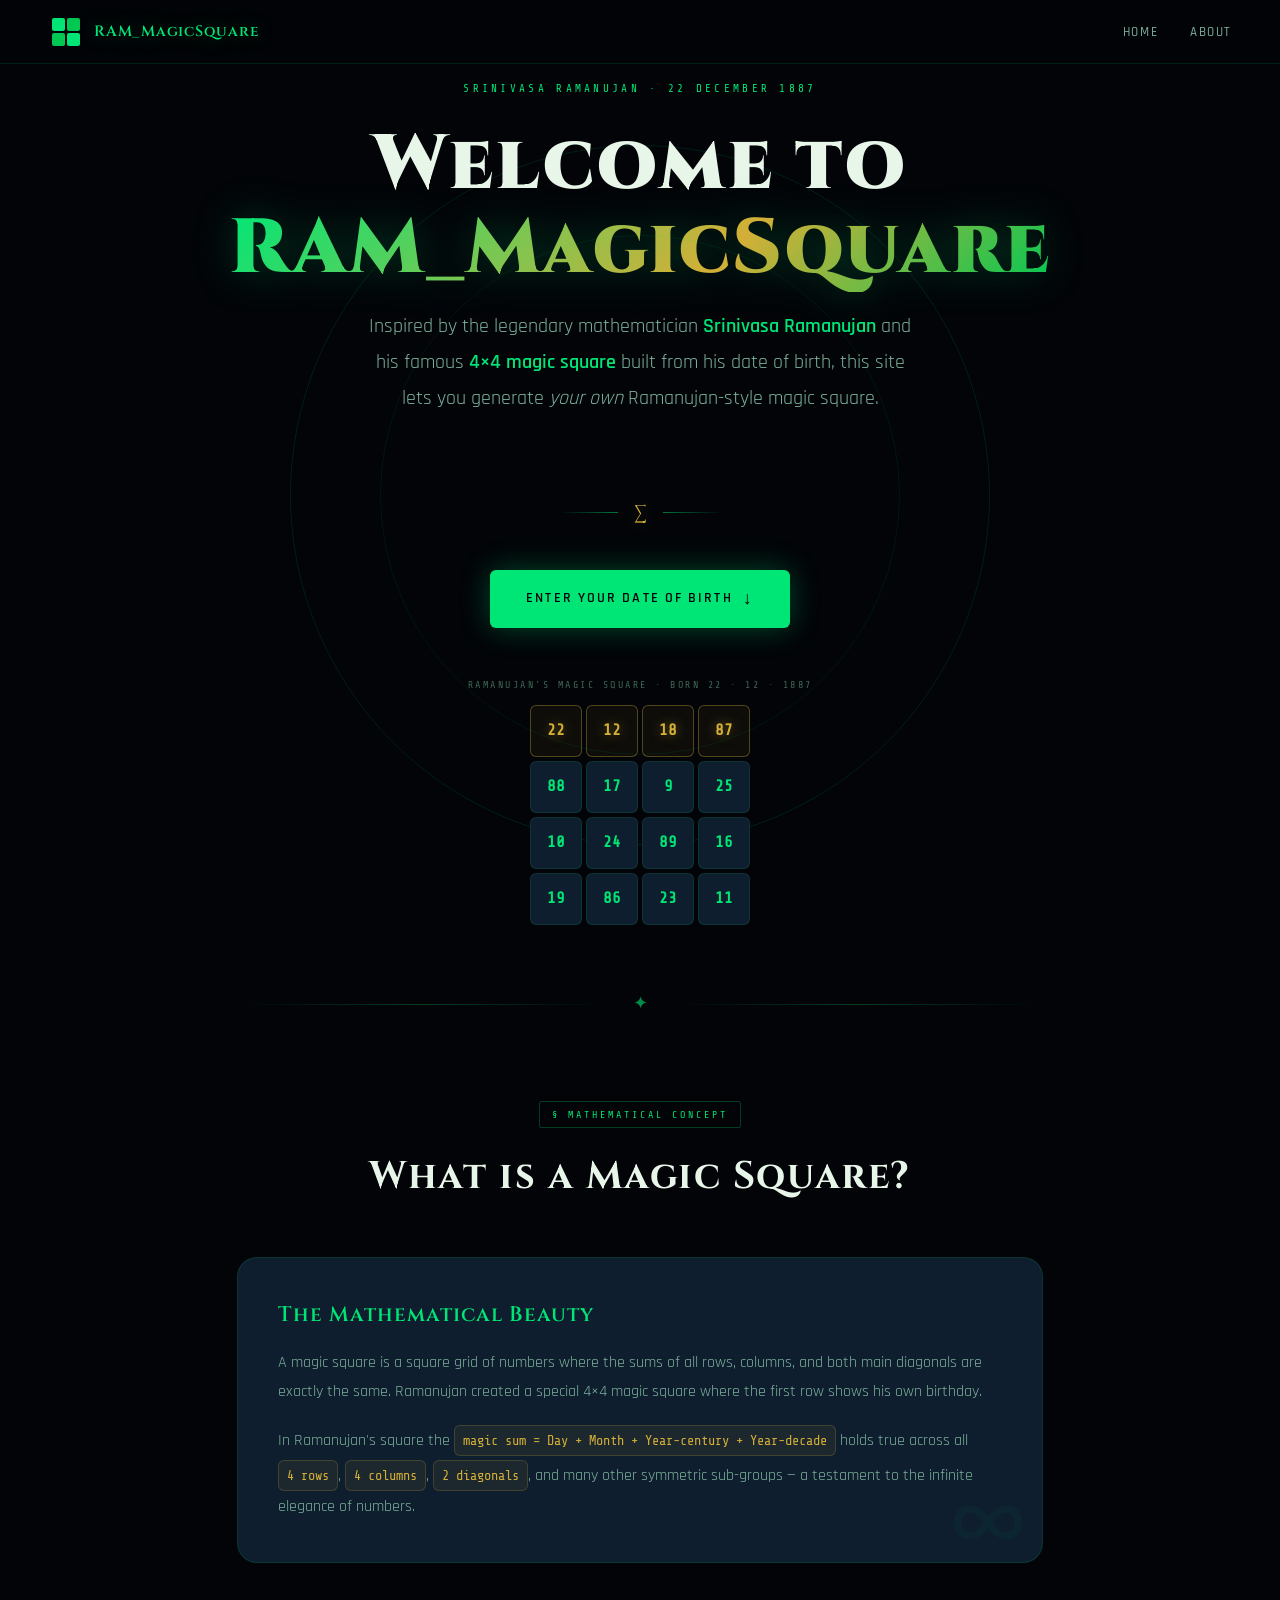
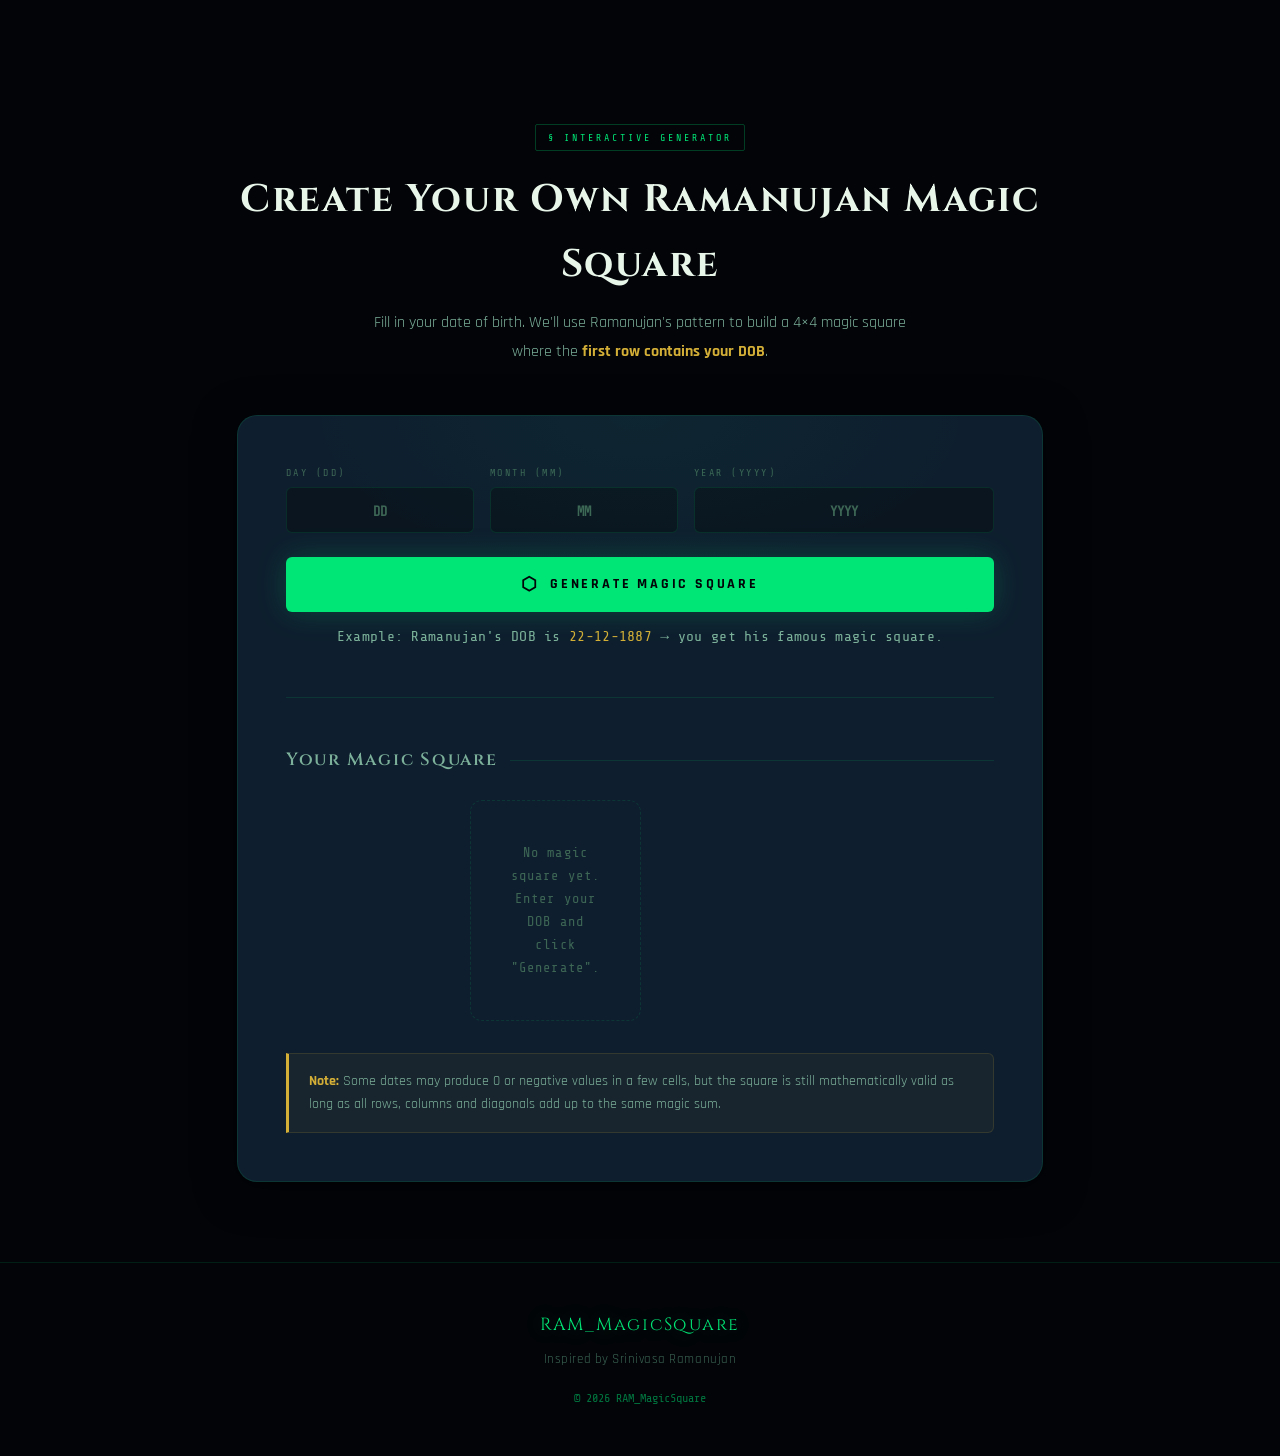
==== commit ab3cc1c3: "Update index.html" ====
--- a/index.html
+++ b/index.html
@@ -4,6 +4,7 @@
 <meta charset="UTF-8"/>
 <meta name="viewport" content="width=device-width, initial-scale=1.0"/>
 <title>RAM_MagicSquare</title>
+<link rel="icon" href="MAGICSQUARE.png" type="image/png">
 <link rel="preconnect" href="https://fonts.googleapis.com"/>
 <link rel="preconnect" href="https://fonts.gstatic.com" crossorigin/>
 <link href="https://fonts.googleapis.com/css2?family=Cinzel:wght@400;600;700;900&family=Rajdhani:wght@300;400;500;600;700&family=Share+Tech+Mono&display=swap" rel="stylesheet"/>
